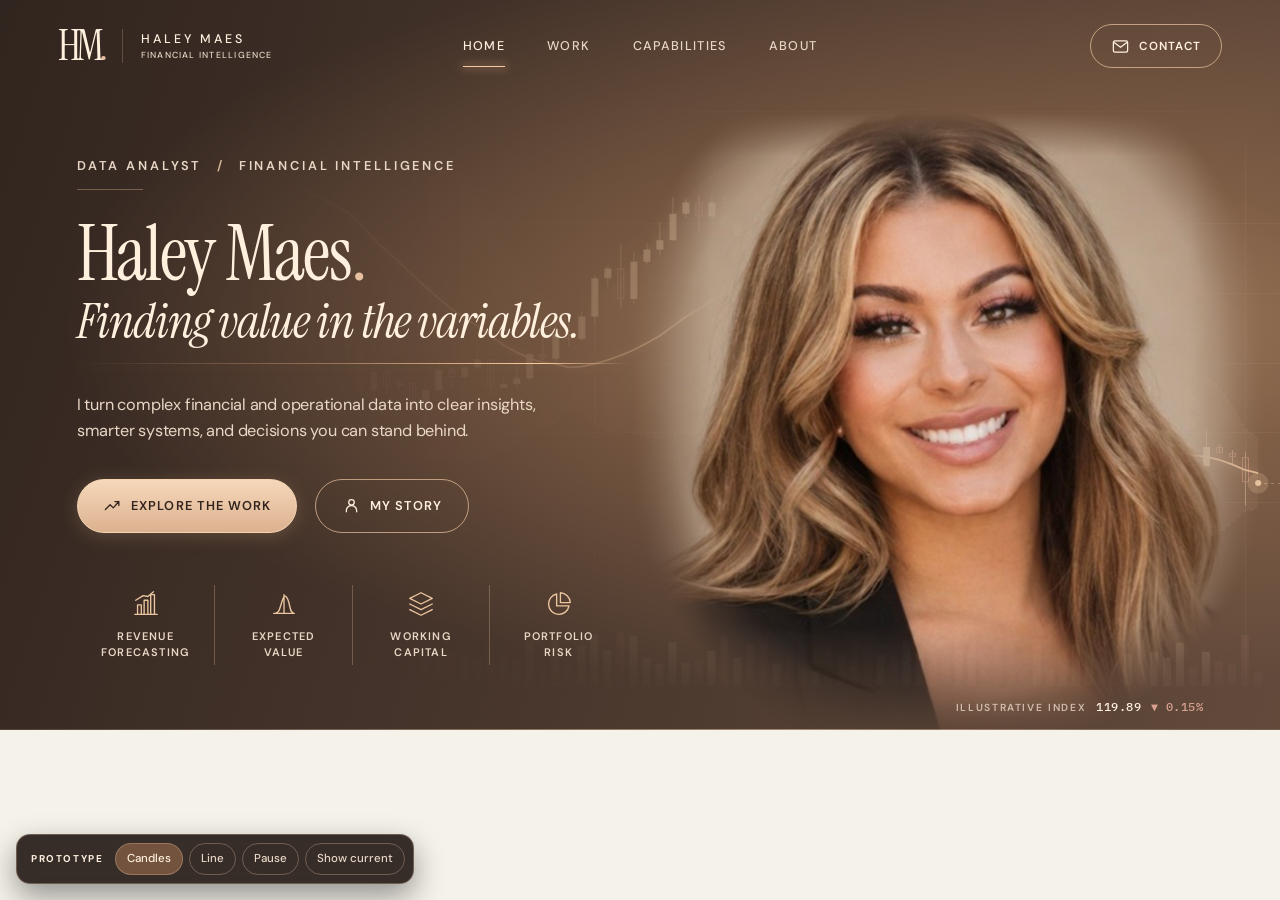
==== chart-prototype/index.html @ b4a300d2 "Add standalone hero chart prototype Self-hosted canvas chart with seeded illustrative candles, movin" ====
<!DOCTYPE html>
<html lang="en">
<head>
  <meta charset="utf-8" />
  <meta name="viewport" content="width=device-width, initial-scale=1" />
  <title>Hero Chart Prototype | Haley Maes</title>
  <meta name="robots" content="noindex" />
  <meta name="theme-color" content="#382a23" />
  <link rel="icon" href="../favicon.svg" type="image/svg+xml" />
  <link rel="preconnect" href="https://fonts.googleapis.com" />
  <link rel="preconnect" href="https://fonts.gstatic.com" crossorigin />
  <!-- Shared styles are read-only for this prototype; all changes live in hero-chart-proto.css. -->
  <link rel="stylesheet" href="../css/site.css" />
  <link rel="stylesheet" href="hero-chart-proto.css" />
</head>
<body class="home">
  <header class="nav">
    <div class="nav-inner">
      <a class="brand" href="#top" aria-label="Haley Maes home">
        <span class="brand-mark" aria-hidden="true">HM<span class="brand-dot">.</span></span>
        <span class="brand-sub">Haley Maes <span>Financial Intelligence</span></span>
      </a>
      <button class="menu-btn" type="button" aria-expanded="false" aria-controls="nav-links">Menu</button>
      <nav class="nav-links" id="nav-links" aria-label="Primary">
        <a href="#top" aria-current="page">Home</a>
        <a href="../index.html#work">Work</a>
        <a href="../index.html#capabilities">Capabilities</a>
        <a href="../index.html#about">About</a>
        <a class="nav-contact-mobile" href="../index.html#contact">Contact</a>
      </nav>
      <a class="nav-contact home-button" href="../index.html#contact">
        <svg viewBox="0 0 24 24" aria-hidden="true"><rect x="3" y="5" width="18" height="14" rx="2"/><path d="m4 7 8 6 8-6"/></svg>
        Contact
      </a>
    </div>
  </header>

  <main>
    <section class="home-scene" id="top" aria-labelledby="hero-title">
      <div class="hero-stage">
        <div class="hero-copy">
          <p class="hero-overline">Data Analyst <span aria-hidden="true">/</span> Financial Intelligence</p>
          <h1 id="hero-title">Haley Maes<span class="hero-period">.</span></h1>
          <p class="hero-tagline"><em>Finding value in the variables.</em></p>
          <p class="hero-description">I turn complex financial and operational data into clear insights, smarter systems, and decisions you can stand behind.</p>
          <div class="hero-actions">
            <a class="home-button home-button-primary" href="../index.html#work">
              <svg viewBox="0 0 24 24" aria-hidden="true"><path d="m3 17 6-6 4 4 7-8m-5 0h5v5"/></svg>
              Explore the work
            </a>
            <a class="home-button" href="../index.html#about">
              <svg viewBox="0 0 24 24" aria-hidden="true"><circle cx="12" cy="8" r="3.5"/><path d="M5.5 20v-1.5a6.5 6.5 0 0 1 13 0V20"/></svg>
              My story
            </a>
          </div>
        </div>

        <div class="hero-visual">
          <div class="hero-chart" aria-hidden="true" inert>
            <!-- Prototype: self-hosted canvas chart -->
            <div class="hero-chart-proto" data-hero-chart data-style="candles" data-seed="20261118">
              <canvas></canvas>
            </div>
            <!-- Comparison only: the current static chart from the live homepage -->
            <div class="hero-chart-sample hero-chart-current">
              <img src="../assets/hero-candles.svg" alt="" width="1000" height="560" />
            </div>
          </div>
          <img class="hero-portrait" src="../assets/haley.png" alt="Portrait of Haley Maes" width="800" height="800" fetchpriority="high" />
        </div>

        <div class="hero-chart-controls">
          <p class="hero-chart-readout" data-hero-chart-readout>
            <span class="label">Illustrative index</span>
            <span data-price aria-hidden="true">--</span>
            <span data-change aria-hidden="true"></span>
          </p>
        </div>

        <nav class="hero-shortcuts" aria-label="Explore projects">
          <a href="../projects/revenue-intelligence/index.html">
            <svg viewBox="0 0 32 32" aria-hidden="true"><path d="M4 27h24M7 27V17h4v10m3 0V12h4v15m3 0V6h4v21M5 12l8-5 5 1 6-5"/></svg>
            <span>Revenue Forecasting</span>
          </a>
          <a href="../projects/sports-market/index.html">
            <svg viewBox="0 0 32 32" aria-hidden="true"><path d="M5 26h22M6 26c4 0 5-3 7-10s4-12 7-5 2 15 7 15M16 6v20" stroke-linecap="round"/></svg>
            <span>Expected Value</span>
          </a>
          <a href="../projects/working-capital/index.html">
            <svg viewBox="0 0 32 32" aria-hidden="true"><path d="m16 4 12 6-12 6-12-6 12-6Zm12 12-12 6-12-6m24 6-12 6-12-6"/></svg>
            <span>Working Capital</span>
          </a>
          <a href="../projects/portfolio-risk/index.html">
            <svg viewBox="0 0 32 32" aria-hidden="true"><path d="M13.5 5.3A11 11 0 1 0 26.7 18H13.5V5.3Z"/><path d="M17.5 4v10.5H28A11 11 0 0 0 17.5 4Z"/></svg>
            <span>Portfolio Risk</span>
          </a>
        </nav>
      </div>
    </section>
  </main>

  <!-- Prototype-only review controls; not part of the component. -->
  <div class="proto-toolbar" role="toolbar" aria-label="Prototype review controls">
    <strong>Prototype</strong>
    <button type="button" data-proto="style" data-value="candles" aria-pressed="true">Candles</button>
    <button type="button" data-proto="style" data-value="line" aria-pressed="false">Line</button>
    <button type="button" data-proto="pause" aria-pressed="false">Pause</button>
    <button type="button" data-proto="compare" aria-pressed="false">Show current</button>
  </div>

  <script src="../js/nav.js"></script>
  <script src="hero-chart-proto.js"></script>
  <script>
    (function () {
      const mount = document.querySelector("[data-hero-chart]");
      const buttons = document.querySelectorAll("[data-proto]");
      buttons.forEach((btn) => btn.addEventListener("click", () => {
        const kind = btn.dataset.proto;
        if (kind === "style") {
          mount.dataset.style = btn.dataset.value;
          document.querySelectorAll('[data-proto="style"]').forEach((b) =>
            b.setAttribute("aria-pressed", String(b === btn)));
        } else if (kind === "pause") {
          const paused = mount.dataset.paused !== "true";
          mount.dataset.paused = String(paused);
          btn.setAttribute("aria-pressed", String(paused));
        } else if (kind === "compare") {
          const on = document.body.classList.toggle("show-current");
          btn.setAttribute("aria-pressed", String(on));
        }
      }));
    })();
  </script>
</body>
</html>
---- css/site.css ----
@import url('https://fonts.googleapis.com/css2?family=DM+Sans:wght@400;450;500;600;700&family=IBM+Plex+Mono:wght@400;500&family=Instrument+Serif:ital@0;1&family=Manrope:wght@400;500;600;700;800&display=swap');

:root {
  --ink: #1c1c1b;
  --ivory: #f4f1ea;
  --cream: #ede9dc;
  --champagne: #d4c2a2;
  --gold: #dec69b;
  --gold-ink: #6e5840;
  --taupe: #aaa395;
  --charcoal: #1c1c1b;
  --console: #121418;
  --cyan: #7ddee6;
  --blue: #7aa7ff;
  --magenta: #c9a0c4;
  --green: #8dcea8;
  --red: #e39b96;
  --serif: "Instrument Serif", Georgia, "Times New Roman", serif;
  --display: "Manrope", "Helvetica Neue", Arial, sans-serif;
  --mono: "IBM Plex Mono", monospace;
  --sans: "DM Sans", "Helvetica Neue", Arial, sans-serif;
  --max: 1140px;
  --nav: 76px;
}

* { box-sizing: border-box; }
html { scroll-behavior: smooth; }
body {
  margin: 0;
  background: var(--ivory);
  color: var(--ink);
  font-family: var(--sans);
  font-size: 17px;
  line-height: 1.6;
  text-rendering: optimizeLegibility;
}
img, svg, canvas { max-width: 100%; }
button, input { font: inherit; }
::selection { background: var(--champagne); color: var(--ink); }
:focus-visible { outline: 2px solid var(--champagne); outline-offset: 3px; }
[hidden] { display: none !important; }

@media (prefers-reduced-motion: reduce) {
  html { scroll-behavior: auto; }
  *, *::before, *::after {
    animation: none !important;
    transition: none !important;
  }
}

.skip {
  position: absolute;
  left: 16px;
  top: -40px;
  background: var(--ivory);
  color: var(--ink);
  padding: 8px 12px;
  z-index: 80;
}
.skip:focus { top: 12px; }

.wrap { width: min(var(--max), calc(100% - 48px)); margin: 0 auto; }
.eyebrow {
  margin: 0 0 14px;
  font-size: 0.72rem;
  letter-spacing: 0.22em;
  text-transform: uppercase;
  color: var(--gold-ink);
}
.band-dark .eyebrow, .footer .eyebrow { color: var(--champagne); }

h1, h2, h3 { font-family: var(--serif); font-weight: 400; letter-spacing: -0.03em; line-height: 0.96; }
h1 em, h2 em, h3 em { font-style: italic; }
p { margin: 0; }

.nav {
  position: fixed;
  inset: 0 0 auto 0;
  z-index: 40;
  color: var(--cream);
  background: rgba(28, 28, 27, 0.82);
  border-bottom: 1px solid rgba(212, 194, 162, 0.28);
  backdrop-filter: blur(16px);
}
.nav-inner {
  width: min(var(--max), calc(100% - 48px));
  margin: 0 auto;
  min-height: var(--nav);
  display: flex;
  align-items: center;
  justify-content: space-between;
  gap: 24px;
}
.brand {
  color: var(--cream);
  text-decoration: none;
  font-family: var(--serif);
  font-size: 1.35rem;
  letter-spacing: -0.03em;
}
.nav-links { display: flex; gap: 28px; }
.nav-links a {
  color: var(--cream);
  text-decoration: none;
  font-size: 0.84rem;
  letter-spacing: 0.08em;
  text-transform: uppercase;
}
.nav-links a:hover { color: var(--gold); }
.menu-btn {
  display: none;
  background: transparent;
  color: var(--cream);
  border: 1px solid rgba(212, 194, 162, 0.45);
  border-radius: 999px;
  padding: 8px 14px;
  letter-spacing: 0.12em;
  text-transform: uppercase;
  font-size: 0.72rem;
}

.pill, .quiet-link { text-decoration: none; }
.pill {
  display: inline-flex;
  align-items: center;
  border-radius: 999px;
  padding: 13px 22px;
  background: var(--ivory);
  color: var(--ink);
}
.pill:hover { background: #fff; }
.pill-dark { background: var(--ink); color: var(--ivory); }
.pill-dark:hover { background: #2a2a28; }
.quiet-link { color: inherit; text-decoration: underline; text-decoration-color: rgba(212, 194, 162, 0.9); text-underline-offset: 4px; }

.intro, .capabilities, .gallery-section, .about { padding: 112px 0; }
.intro-grid, .about-grid, .feature, .case-top {
  display: grid;
  grid-template-columns: 0.9fr 1.1fr;
  gap: 56px;
  align-items: end;
}
.intro h2, .capabilities h2, .gallery-section h2, .about h2, .case h1 {
  margin: 0;
  font-size: clamp(2.6rem, 5vw, 4.5rem);
}
.prose { max-width: 40rem; }
.prose p + p { margin-top: 16px; }
.lede { font-size: 1.12rem; }

.band-dark { background: var(--charcoal); color: var(--cream); padding: 96px 0 72px; }
.section-head { max-width: 40rem; margin-bottom: 20px; }
.section-head h2 { font-size: clamp(2.7rem, 5vw, 4.6rem); margin: 0 0 16px; }
.section-note { color: var(--taupe); max-width: 42rem; }

.feature { align-items: center; padding: 64px 0; border-top: 1px solid rgba(212, 194, 162, 0.22); }
.feature.reverse .feature-copy { order: 2; }
.feature-index { margin: 0 0 12px; font-family: var(--serif); font-size: 1.2rem; color: var(--champagne); }
.feature h3, .tile h3, .case h1 { color: inherit; }
.feature h3 { margin: 0 0 16px; font-size: clamp(2.1rem, 3vw, 3.2rem); }
.feature p, .tile p, .case-lead { color: #d9d3c7; }
.feature .quiet-link { display: inline-block; margin-top: 22px; }

.console {
  background:
    radial-gradient(ellipse at 80% 0%, rgba(122, 167, 255, 0.12), transparent 42%),
    linear-gradient(180deg, #1a1e26 0%, var(--console) 48%);
  border: 1px solid rgba(125, 222, 230, 0.18);
  border-radius: 20px;
  padding: 22px;
  box-shadow: 0 28px 70px rgba(0, 0, 0, 0.28), inset 0 1px 0 rgba(255, 255, 255, 0.04);
  color: var(--cream);
}
.console-link { display: block; color: inherit; text-decoration: none; border-radius: 20px; }
.console-link:hover .console { border-color: rgba(212, 194, 162, 0.7); transform: translateY(-4px); }
.console { transition: border-color 0.35s ease, transform 0.35s ease; }
.console-top, .tile-top, .metric-row { display: flex; justify-content: space-between; gap: 12px; align-items: center; }
.console-top, .tile-top { margin-bottom: 18px; font-size: 0.72rem; letter-spacing: 0.14em; text-transform: uppercase; color: var(--champagne); }
.chip {
  border: 1px solid rgba(212, 194, 162, 0.4);
  border-radius: 999px;
  padding: 4px 9px;
  white-space: nowrap;
}
.chip-live { color: var(--green); border-color: rgba(141, 206, 168, 0.5); }
.metric-row { align-items: stretch; margin-bottom: 18px; }
.metric {
  flex: 1;
  min-width: 0;
  padding-right: 12px;
}
.metric span, .fine, .tile-kicker, .legend, .field span, .ev-readout dt, .compare-row span {
  display: block;
  color: var(--taupe);
  font-size: 0.72rem;
  letter-spacing: 0.08em;
  text-transform: uppercase;
}
.metric strong, .ev-readout dd {
  display: block;
  margin-top: 4px;
  font-family: var(--serif);
  font-weight: 400;
  font-size: 1.8rem;
  letter-spacing: -0.03em;
  font-variant-numeric: tabular-nums;
  color: var(--ivory);
}
.chart { display: block; width: 100%; height: auto; }
.fine { margin-top: 12px; text-transform: none; letter-spacing: 0; font-size: 0.82rem; line-height: 1.45; }

.dist { display: flex; align-items: flex-end; gap: 7px; height: 148px; margin-top: 8px; }
.dist i {
  flex: 1;
  height: var(--h);
  border-radius: 5px 5px 0 0;
  background: linear-gradient(180deg, var(--magenta), var(--blue));
  box-shadow: 0 0 16px rgba(122, 167, 255, 0.18);
  opacity: 0.9;
}
.dist i.on { background: var(--cyan); }

.aging { display: grid; gap: 12px; margin-top: 8px; }
.aging-row { display: grid; grid-template-columns: 76px 1fr auto; gap: 10px; align-items: center; font-size: 0.85rem; font-variant-numeric: tabular-nums; }
.aging-row b { font-weight: 500; }
.aging-row i, .tornado i, .compare-bar i {
  display: block;
  height: 8px;
  width: var(--w);
  border-radius: 99px;
  background: var(--cyan);
  box-shadow: 0 0 14px rgba(125, 222, 230, 0.28);
}
.aging-row:nth-child(2) i { background: var(--blue); }
.aging-row:nth-child(3) i { background: var(--magenta); }
.aging-row:nth-child(4) i { background: var(--red); box-shadow: none; }

.cap-grid, .gallery { display: grid; gap: 18px; }
.cap-grid { grid-template-columns: repeat(4, 1fr); margin-top: 48px; }
.cap {
  padding: 24px 8px 8px;
  border-top: 1px solid rgba(110, 88, 64, 0.35);
}
.cap p { margin: 0 0 10px; font-family: var(--serif); color: var(--gold-ink); }
.cap h3 { margin: 0 0 12px; font-size: 2rem; }
.cap p:last-child { color: var(--ink); font-family: var(--sans); }

.gallery { grid-template-columns: repeat(3, 1fr); margin-top: 42px; }
.tile {
  display: flex;
  flex-direction: column;
  min-height: 390px;
  padding: 22px;
  color: var(--cream);
  text-decoration: none;
  background: var(--console);
  border: 1px solid rgba(212, 194, 162, 0.28);
  border-radius: 18px;
  transition: transform 0.35s ease, border-color 0.35s ease;
}
.tile:hover { transform: translateY(-4px); border-color: rgba(212, 194, 162, 0.75); }
.tile h3 { margin: 8px 0; font-size: 2rem; }
.tile p { margin-bottom: 18px; }
.tile-viz { margin-top: auto; }
.legend { display: grid; gap: 6px; margin-top: 12px; text-transform: none; letter-spacing: 0; }
.donut { width: 132px; height: 132px; }
.scatter { width: 100%; height: 140px; }
.tornado { display: grid; gap: 10px; }
.tornado-row { display: grid; grid-template-columns: 92px 1fr; gap: 8px; align-items: center; font-size: 0.78rem; color: var(--taupe); }
.tornado-track { display: grid; grid-template-columns: 1fr 1fr; align-items: center; }
.tornado .down { justify-self: end; background: var(--red); box-shadow: none; }
.tornado .up { background: var(--green); box-shadow: none; }

.about { border-top: 1px solid rgba(110, 88, 64, 0.18); }
.edu { list-style: none; margin: 28px 0 0; padding: 0; }
.edu li { display: flex; flex-direction: column; padding: 14px 0; border-top: 1px solid rgba(110, 88, 64, 0.2); }
.edu span { color: #5e594f; }

.footer { background: var(--charcoal); color: var(--cream); padding: 72px 0 48px; }
.footer-grid { display: flex; justify-content: space-between; gap: 32px; align-items: end; }
.footer-name { margin: 0; font-family: var(--serif); font-size: clamp(2.4rem, 5vw, 4rem); }
.footer-links { list-style: none; display: flex; gap: 22px; margin: 0; padding: 0; }
.footer-links a { color: var(--champagne); text-decoration: none; letter-spacing: 0.08em; text-transform: uppercase; font-size: 0.82rem; }
.footer-links a:hover { color: #fff; }
.footer .fine { max-width: 36rem; margin-top: 28px; }

.subpage main { padding: 128px 0 96px; }
.case-top { align-items: start; margin-bottom: 36px; }
.case h1 { font-size: clamp(3rem, 6vw, 5.4rem); }
.case-lead { font-size: 1.12rem; color: var(--ink); }
.status {
  display: inline-block;
  margin-bottom: 16px;
  color: var(--gold-ink);
  letter-spacing: 0.16em;
  text-transform: uppercase;
  font-size: 0.72rem;
}
.stack { display: grid; gap: 22px; }
.case .console { margin-top: 8px; }
.table-wrap { overflow-x: auto; }
table { width: 100%; border-collapse: collapse; font-variant-numeric: tabular-nums; font-size: 0.92rem; }
th, td { text-align: left; padding: 10px 8px; border-bottom: 1px solid rgba(237, 233, 220, 0.1); }
th { color: var(--taupe); font-weight: 500; font-size: 0.72rem; letter-spacing: 0.12em; text-transform: uppercase; }

.ev-fields, .ev-readout { display: grid; gap: 14px; }
.ev-fields { grid-template-columns: 0.8fr 1.3fr 0.7fr; margin-top: 8px; }
.field { display: flex; flex-direction: column; gap: 8px; font-size: 0.72rem; letter-spacing: 0.12em; text-transform: uppercase; color: var(--champagne); }
.field input[type="number"] {
  width: 100%;
  border: 1px solid rgba(212, 194, 162, 0.38);
  background: #0d1015;
  color: var(--ivory);
  border-radius: 12px;
  padding: 12px 14px;
  letter-spacing: 0;
  text-transform: none;
}
.field input[type="range"] { width: 100%; accent-color: var(--gold); }
.field-value { text-transform: none; letter-spacing: 0; font-size: 1.15rem; color: var(--ivory); }
.ev-readout { grid-template-columns: repeat(4, 1fr); margin: 20px 0 8px; }
.ev-readout div { padding: 14px; border-radius: 14px; background: rgba(255, 255, 255, 0.03); border: 1px solid rgba(255, 255, 255, 0.05); }
.ev-readout dd { margin: 6px 0 0; }
.console .pos { color: var(--green); }
.console .neg { color: var(--red); }
.ev-error { color: var(--red); margin: 12px 0; font-size: 0.92rem; }
.compare { display: grid; gap: 10px; margin: 16px 0; }
.compare-row { display: grid; grid-template-columns: 92px 1fr; gap: 10px; align-items: center; }
.compare-bar { height: 8px; border-radius: 99px; background: rgba(255, 255, 255, 0.05); }
.compare-bar i { height: 8px; }
#bar-estimate { background: var(--magenta); box-shadow: 0 0 12px rgba(201, 160, 196, 0.35); }
.points { display: grid; gap: 14px; margin-top: 28px; }
.points article { padding-top: 14px; border-top: 1px solid rgba(110, 88, 64, 0.2); }
.points h3 { margin: 0 0 6px; font-size: 1.6rem; }

@media (max-width: 980px) {
  .intro-grid, .about-grid, .feature, .feature.reverse, .case-top, .cap-grid, .footer-grid { grid-template-columns: 1fr; }
  .feature.reverse .feature-copy { order: 0; }
  .cap-grid, .gallery, .ev-readout { grid-template-columns: 1fr 1fr; }
  .footer-grid { align-items: start; }
}
@media (max-width: 760px) {
  .wrap, .nav-inner { width: min(var(--max), calc(100% - 32px)); }
  .menu-btn { display: inline-flex; }
  .nav-links {
    display: none;
    position: absolute;
    left: 0;
    right: 0;
    top: 100%;
    flex-direction: column;
    gap: 16px;
    padding: 8px 24px 22px;
    background: rgba(28, 28, 27, 0.96);
  }
  .nav.is-open .nav-links { display: flex; }
  .gallery, .ev-fields, .ev-readout, .cap-grid { grid-template-columns: 1fr; }
  .metric-row { flex-wrap: wrap; }
  .intro, .capabilities, .gallery-section, .about, .band-dark { padding: 72px 0; }
  .footer-links { flex-direction: column; gap: 10px; }
}

/* FINANCIAL INTELLIGENCE — V2 DESIGN SYSTEM */
:root {
  --ink: #171817;
  --charcoal: #101211;
  --console: #171917;
  --ivory: #f5f2ea;
  --cream: #ece8df;
  --champagne: #c6b392;
  --gold: #dfc49b;
  --gold-ink: #816748;
  --taupe: #aaa69d;
  --max: 1230px;
}
body {font-family:var(--sans); font-weight:400; letter-spacing:-.012em;}
h1,h2,h3 {font-family:var(--display);font-weight:600;letter-spacing:-.055em;line-height:1.08;}
h2 {text-wrap:balance;}
.eyebrow,.chip,.metric span,.fine,.tile-kicker,.feature-index,.status,.console-top,.tile-top {
  font-family:var(--mono);letter-spacing:.08em;
}
.nav {background:rgba(14,16,15,.78);border-bottom:1px solid rgba(212,194,162,.14); }
.brand {display:flex;align-items:center;gap:17px;font-family:var(--display);font-size:1.38rem;font-weight:800;letter-spacing:-.09em;white-space:nowrap;}
.brand-dot,.hero-period {color:#e7c8a5}
.brand-sub {padding-left:17px;border-left:1px solid rgba(230,216,191,.3);font:400 .57rem/1.5 var(--mono);letter-spacing:.12em;color:#b4ada1;}
.nav-links a {font-family:var(--mono);font-size:.67rem;letter-spacing:.12em;}
.nav-links a:hover,.footer-links a:hover {color:#ead2ad;}
.pill {border-radius:4px;padding:14px 20px;background:#e9d5b7;color:#171917;font:600 .78rem var(--sans);gap:30px;transition:transform .25s,background .25s;}
.pill:hover {background:#fbebd0;transform:translateY(-2px);}
.intro,.capabilities,.gallery-section,.about {padding:120px 0;}
.intro h2,.capabilities h2,.gallery-section h2,.about h2,.case h1 {font-family:var(--display);font-weight:600;letter-spacing:-.065em;line-height:1.12;}
.section-head h2 {font-family:var(--display);font-weight:600;letter-spacing:-.065em;line-height:1.12;}
.feature h3,.tile h3 {font-family:var(--display);font-weight:600;letter-spacing:-.055em;line-height:1.16;}
.metric strong,.ev-readout dd {font-family:var(--display);font-weight:500;letter-spacing:-.045em;}
.console {border-radius:12px;background:linear-gradient(145deg,#202321 0%,#141716 75%);border:1px solid rgba(215,194,158,.2);}
.console-link {border-radius:12px;}
.tile {border-radius:12px;background:#181b19;}
.cap h3 {font-size:1.55rem;}
.footer-name {font:600 clamp(2.4rem,5vw,4rem)/1 var(--display);letter-spacing:-.07em;}
@media (max-width: 760px) {
  .brand-sub { display: none; }
  .intro, .capabilities, .gallery-section, .about { padding: 78px 0; }
}

@font-face {
  font-family: "Instrument Serif";
  src: url("../assets/fonts/instrument-serif-latin-regular.woff2") format("woff2");
  font-style: normal;
  font-weight: 400;
  font-display: swap;
}

@font-face {
  font-family: "Instrument Serif";
  src: url("../assets/fonts/instrument-serif-latin-italic.woff2") format("woff2");
  font-style: italic;
  font-weight: 400;
  font-display: swap;
}

/* Homepage */
.home {
  --home-cream: #fff0de;
  --home-muted: #e9d7c6;
  --home-line: #daba9a;
  --home-gutter: clamp(24px, 6vw, 100px);
  --home-nav-height: 92px;
}

.home .skip {
  top: 0;
  transform: translateY(-100%);
}

.home .skip:focus {
  top: 12px;
  transform: none;
}

.home .nav {
  position: absolute;
  border: 0;
  background: none;
  backdrop-filter: none;
  color: var(--home-cream);
}

.home .nav-inner {
  width: min(1540px, calc(100% - 2 * clamp(22px, 4.5vw, 76px)));
  min-height: var(--home-nav-height);
  display: grid;
  grid-template-columns: 1fr auto 1fr;
  gap: 24px;
}

.home .brand {
  justify-self: start;
  gap: 18px;
  color: var(--home-cream);
}

.home .brand-mark {
  font: 400 2.65rem/.95 var(--serif);
  letter-spacing: -.11em;
}

.home .brand-dot, .hero-period { color: #e7c0a1; }

.home .brand-sub {
  display: grid;
  gap: 4px;
  padding: 3px 0 3px 18px;
  border-color: #e6c3a640;
  color: var(--home-cream);
  font: 500 .78rem/1.15 var(--sans);
  letter-spacing: .24em;
  text-transform: uppercase;
}

.home .brand-sub span {
  color: var(--home-muted);
  font-size: .55rem;
  letter-spacing: .14em;
}

.home .nav-links { gap: clamp(22px, 3.3vw, 55px); }

.home .nav-links a {
  position: relative;
  color: var(--home-muted);
  font: 500 .79rem/1.4 var(--sans);
  letter-spacing: .105em;
}

.home .nav-links a:hover, .home .nav-links [aria-current] { color: var(--home-cream); }

.home .nav-links [aria-current]::after {
  content: "";
  position: absolute;
  inset: auto 0 -12px;
  height: 1px;
  background: #f4c7a1;
  box-shadow: 0 0 8px 2px #edb68b50;
}

.home .nav-links .nav-contact-mobile { display: none; }

.home .nav-contact {
  justify-self: end;
  padding-inline: 20px;
  min-height: 44px;
  font-size: .73rem;
}

.home-scene {
  position: relative;
  overflow: clip;
  padding-top: var(--home-nav-height);
  color: var(--home-cream);
  background:
    radial-gradient(ellipse at 76% 44%, #c89e78c2 0%, #a2765480 29%, transparent 66%),
    linear-gradient(108deg, #31251f 0%, #49372d 51%, #624a3b 100%);
}

.home-scene::after {
  content: "";
  display: block;
  height: 1px;
  background: linear-gradient(90deg, #e3c4aa26, #edccaa88 63%, #e3c4aa26);
}

.hero-stage {
  width: min(1480px, calc(100% - 2 * var(--home-gutter)));
  min-height: clamp(620px, 47vw, 770px);
  margin-inline: auto;
  padding-block: clamp(48px, 5vw, 80px);
  position: relative;
  display: grid;
  grid-template-columns: minmax(0, 1fr) minmax(0, .97fr);
  grid-template-rows: auto auto;
  align-content: center;
  row-gap: clamp(38px, 4.1vw, 68px);
}

.hero-copy, .hero-shortcuts {
  position: relative;
  z-index: 1;
  grid-column: 1;
}

.hero-overline {
  width: fit-content;
  max-width: 100%;
  margin: 0 0 clamp(21px, 2.3vw, 36px);
  color: var(--home-muted);
  font-size: clamp(.66rem, 1vw, .86rem);
  font-weight: 600;
  letter-spacing: .225em;
  line-height: 1.6;
  text-transform: uppercase;
}

.hero-overline span {
  margin-inline: .65em;
  color: var(--home-line);
}

.hero-overline::after {
  content: "";
  display: block;
  width: 66px;
  height: 1px;
  margin-top: 13px;
  background: #e4b99160;
}

.home-scene h1 {
  margin: 0;
  font: 400 clamp(4.1rem, 6vw, 6.4rem)/.91 var(--serif);
  letter-spacing: -.025em;
}

.hero-tagline {
  margin-top: .17em;
  font: 400 clamp(2rem, 3.82vw, 4rem)/.99 var(--serif);
  letter-spacing: -.023em;
  text-wrap: pretty;
}

.hero-tagline::after {
  content: "";
  display: block;
  width: min(96%, 605px);
  height: 1px;
  margin-top: .34em;
  background: linear-gradient(90deg, #d7a57f00, #d7a57f82 48%, #ffcc9d 84%, #d7a57f00);
  box-shadow: 0 3px 12px #e1a4772e;
}

.hero-description {
  max-width: 32rem;
  margin-top: clamp(20px, 2.2vw, 32px);
  color: var(--home-muted);
  font-size: clamp(.97rem, 1.27vw, 1.18rem);
  line-height: 1.6;
}

.hero-actions {
  display: flex;
  flex-wrap: wrap;
  gap: 12px 18px;
  margin-top: clamp(24px, 2.7vw, 42px);
}

.home-button {
  display: inline-flex;
  align-items: center;
  justify-content: center;
  gap: 9px;
  min-height: 54px;
  padding: 10px clamp(16px, 2vw, 27px);
  border: 1px solid #e5c09cbd;
  border-radius: 999px;
  color: var(--home-cream);
  font-size: .8rem;
  font-weight: 600;
  line-height: 1.25;
  letter-spacing: .08em;
  text-decoration: none;
  text-transform: uppercase;
  transition: background-color .2s ease, border-color .2s ease;
}

.home-button:hover {
  background-color: #e5c09c22;
  border-color: var(--home-cream);
}

.home-button-primary {
  border-color: #f6d4b2;
  background: linear-gradient(180deg, #f6d8ba, #dcb18f);
  color: #31231d;
  box-shadow: 0 3px 18px #edba8c35;
}

.home-button-primary:hover { background: #f9dfc7; }

.home-button svg {
  width: 19px;
  height: 19px;
  flex: 0 0 auto;
  fill: none;
  stroke: currentColor;
  stroke-width: 1.6;
  stroke-linecap: round;
  stroke-linejoin: round;
}

.hero-visual {
  position: absolute;
  inset: 0 calc(-1 * var(--home-gutter)) 0 44%;
  pointer-events: none;
}

.hero-chart {
  position: absolute;
  inset: 2% -2% 4% -42%;
  overflow: hidden;
}

.hero-chart-sample, .hero-chart-live {
  mask-image:
    linear-gradient(90deg, transparent, #000 30%, #000 94%, transparent),
    linear-gradient(180deg, transparent, #000 15%, #000 87%, transparent);
  mask-composite: intersect;
}

.hero-chart-sample {
  position: absolute;
  inset: 0 -5%;
  opacity: .76;
  background-image:
    linear-gradient(#e7c8ac14 1px, transparent 1px),
    linear-gradient(90deg, #e7c8ac14 1px, transparent 1px);
  background-size: 100% 9%, 7.5% 100%;
  animation: hero-chart-drift 90s ease-in-out infinite alternate;
}

.hero-chart-sample img {
  display: block;
  width: 100%;
  height: 100%;
}

@keyframes hero-chart-drift {
  from { transform: translateX(-3%); }
  to { transform: translateX(3%); }
}

.hero-chart-live {
  position: absolute;
  inset: 0 3% 1% 7%;
  opacity: 0;
  mix-blend-mode: screen;
}

.hero-chart-live .tradingview-widget-container__widget { height: 100%; }

/* A white plot background or blank frame blends into the scene. */
.hero-chart-live iframe {
  display: block;
  width: 100%;
  height: 100%;
  border: 0;
  filter: invert(1) hue-rotate(180deg);
}

.hero-chart.is-live .hero-chart-live {
  opacity: .76;
  animation: hero-chart-drift 90s ease-in-out infinite alternate;
}

.hero-chart.is-live .hero-chart-sample { opacity: .42; }

.hero-chart-controls {
  position: absolute;
  z-index: 1;
  right: 0;
  bottom: 14px;
  display: flex;
  align-items: center;
  flex-wrap: wrap;
  gap: 4px 14px;
  color: var(--home-muted);
  font-size: .73rem;
}

.hero-chart-controls a, .hero-chart-toggle {
  color: inherit;
  text-underline-offset: 3px;
}

.hero-chart-controls a {
  display: inline-flex;
  align-items: center;
  gap: 4px;
}

.hero-chart-controls a svg {
  width: 12px;
  height: 12px;
  fill: none;
  stroke: currentColor;
  stroke-width: 1.3;
}

.hero-chart-toggle {
  padding: 4px 10px;
  border: 1px solid #e1bc9d70;
  border-radius: 999px;
  background: #32251db3;
  cursor: pointer;
}

.hero-chart-toggle[aria-pressed="true"] { background: #73533d; }
.hero-chart-controls a:hover, .hero-chart-toggle:hover { color: var(--home-cream); }
.hero-chart-status:not(:empty) { width: 100%; }

.hero-portrait {
  position: absolute;
  width: min(90%, 780px);
  height: auto;
  top: 50%;
  right: 2%;
  transform: translateY(-47%);
  mask-image:
    radial-gradient(ellipse at 50% 45%, #000 50%, #000d 61%, transparent 75%),
    linear-gradient(180deg, transparent, #000 7%, #000 81%, transparent),
    linear-gradient(90deg, transparent, #000 13%, #000 88%, transparent);
  mask-composite: intersect;
}

.hero-shortcuts {
  display: grid;
  grid-template-columns: repeat(4, minmax(0, 1fr));
  width: min(100%, 550px);
}

.hero-shortcuts a {
  display: grid;
  justify-items: center;
  align-content: start;
  gap: 10px;
  min-height: 76px;
  padding: 4px 8px;
  color: var(--home-muted);
  font-size: clamp(.64rem, .86vw, .77rem);
  font-weight: 600;
  letter-spacing: .11em;
  line-height: 1.45;
  text-align: center;
  text-decoration: none;
  text-transform: uppercase;
}

.hero-shortcuts a + a { border-left: 1px solid #e1bc9d4f; }

.hero-shortcuts a:hover { color: #fff6e9; }

.hero-shortcuts svg {
  width: 30px;
  height: 30px;
  fill: none;
  stroke: #ebc59f;
  stroke-width: 1.45;
  stroke-linecap: round;
  stroke-linejoin: round;
}

.hero-shortcuts span { max-width: 12ch; }

.home .intro {
  padding-block: clamp(76px, 8vw, 128px);
  background: linear-gradient(155deg, #e9d6c4, #f5eee4 60%);
  color: #372b23;
}

.home .intro h2 {
  font-family: var(--serif);
  font-weight: 400;
  letter-spacing: -.025em;
  line-height: 1;
}

.home .intro .eyebrow { color: #73533d; }

@media (max-width: 920px) {
  .home { --home-nav-height: 72px; }

  .home .nav-inner { display: flex; }
  .home .nav-contact { display: none; }
  .home .menu-btn { display: inline-flex; align-items: center; min-height: 44px; cursor: pointer; }

  .home .nav-links {
    display: none;
    position: absolute;
    inset: 100% clamp(16px, 4.5vw, 44px) auto auto;
    width: min(300px, calc(100vw - 32px));
    flex-direction: column;
    gap: 0;
    padding: 8px 14px;
    border: 1px solid #e0b38c60;
    border-radius: 14px;
    background: #392a22;
    box-shadow: 0 16px 44px #23181170;
  }

  .home .nav.is-open .nav-links { display: flex; }
  .home .nav-links a, .home .nav-links .nav-contact-mobile { display: block; padding: 14px 10px; }
  .home .nav-links a + a { border-top: 1px solid #e0b38c35; }
  .home .nav-links [aria-current]::after { display: none; }
}

@media (max-width: 820px) {
  .home-scene {
    background:
      radial-gradient(ellipse at 64% 68%, #b38867a8, transparent 57%),
      linear-gradient(140deg, #342720 0%, #4c392f 59%, #634b3b 100%);
  }

  .hero-stage {
    width: min(620px, calc(100% - 2 * var(--home-gutter)));
    min-height: 0;
    padding-block: 48px 36px;
    grid-template-columns: minmax(0, 1fr);
    grid-template-rows: auto;
    row-gap: 16px;
  }

  .home-scene h1 { font-size: clamp(3.5rem, 10vw, 5.4rem); }
  .hero-tagline { font-size: clamp(2.35rem, 6.95vw, 3.8rem); }

  .hero-visual {
    position: relative;
    inset: auto;
    width: min(100%, 460px);
    aspect-ratio: 1;
    margin-inline: auto;
  }

  .hero-portrait {
    inset: 0;
    width: 100%;
    transform: none;
  }

  .hero-chart { inset: 0 -16% 1%; }
  .hero-chart-sample, .hero-chart.is-live .hero-chart-live { opacity: .6; }
  .hero-chart-live { inset: 0 11%; }

  .hero-chart-controls {
    position: relative;
    inset: auto;
    grid-column: 1;
    justify-content: center;
    text-align: center;
  }

  .hero-shortcuts {
    grid-template-columns: repeat(2, minmax(0, 1fr));
    width: 100%;
  }

  .hero-shortcuts a {
    min-height: 82px;
    align-content: center;
    padding-block: 12px;
    font-size: .72rem;
  }

  .hero-shortcuts a:nth-child(odd) { border-left: 0; }
  .hero-shortcuts a:nth-child(n + 3) { border-top: 1px solid #e1bc9d4f; }
  .hero-shortcuts span { max-width: none; }
}

@media (max-width: 390px) {
  .home { --home-gutter: 20px; }
  .home .nav-inner, .home .brand { gap: 10px; }
  .home .brand-mark { font-size: 2.35rem; }
  .home .brand-sub { padding-left: 10px; font-size: .72rem; letter-spacing: .18em; }
  .home .brand-sub span { font-size: .51rem; letter-spacing: .1em; }
  .hero-stage { padding-top: 35px; }
  .hero-overline { font-size: .61rem; letter-spacing: .105em; }
  .home-button { min-height: 48px; padding-inline: 13px; font-size: .73rem; }
  .home-button svg { width: 16px; height: 16px; }
}
---- chart-prototype/hero-chart-proto.css ----
/* Hero chart prototype styles. Layered on top of ../css/site.css, which is not modified. */

.hero-chart-proto {
  position: absolute;
  inset: 0 -2% 0 0;
  opacity: .82;
  /* Fade the left side out under the headline, and the top/bottom into the scene. */
  mask-image:
    linear-gradient(90deg, transparent 0%, #0002 22%, #0008 42%, #000 62%, #000 97%, transparent),
    linear-gradient(180deg, transparent, #000 12%, #000 90%, transparent);
  mask-composite: intersect;
}

.hero-chart-proto canvas {
  display: block;
  width: 100%;
  height: 100%;
}

/* Illustrative readout, replaces the TradingView link in the controls row. */
.hero-chart-readout {
  display: inline-flex;
  align-items: baseline;
  gap: 10px;
  font: 500 .72rem/1.4 var(--mono);
  letter-spacing: .04em;
  color: var(--home-muted);
}

.hero-chart-readout .label {
  font-family: var(--sans);
  font-size: .64rem;
  font-weight: 600;
  letter-spacing: .16em;
  text-transform: uppercase;
  opacity: .8;
}

.hero-chart-readout [data-price] { color: var(--home-cream); }
.hero-chart-readout [data-change][data-dir="up"] { color: #ecd0ad; }
.hero-chart-readout [data-change][data-dir="down"] { color: #d9a090; }

@media (max-width: 820px) {
  .hero-chart-proto { inset: 0; opacity: .55; }
}

/* ---------- Prototype-only review toolbar (not part of the component) ---------- */
.proto-toolbar {
  position: fixed;
  z-index: 90;
  left: 16px;
  bottom: 16px;
  display: flex;
  flex-wrap: wrap;
  align-items: center;
  gap: 6px;
  max-width: calc(100vw - 32px);
  padding: 8px;
  border: 1px solid #e1bc9d55;
  border-radius: 14px;
  background: #241a15e8;
  backdrop-filter: blur(8px);
  color: var(--home-muted);
  font: 500 .72rem/1.2 var(--sans);
  box-shadow: 0 12px 30px #0006;
}

.proto-toolbar strong {
  padding: 0 6px;
  color: var(--home-cream);
  font-size: .62rem;
  letter-spacing: .16em;
  text-transform: uppercase;
}

.proto-toolbar button {
  min-height: 32px;
  padding: 4px 11px;
  border: 1px solid #e1bc9d55;
  border-radius: 999px;
  background: transparent;
  color: inherit;
  font-size: .72rem;
  cursor: pointer;
}

.proto-toolbar button:hover { color: var(--home-cream); border-color: #e1bc9daa; }
.proto-toolbar button[aria-pressed="true"] { background: #73533d; color: var(--home-cream); }

/* "Current" comparison mode: show the existing static SVG instead of the canvas. */
.hero-chart-current { display: none; }
body.show-current .hero-chart-current { display: block; }
body.show-current .hero-chart-proto,
body.show-current .hero-chart-readout { display: none; }
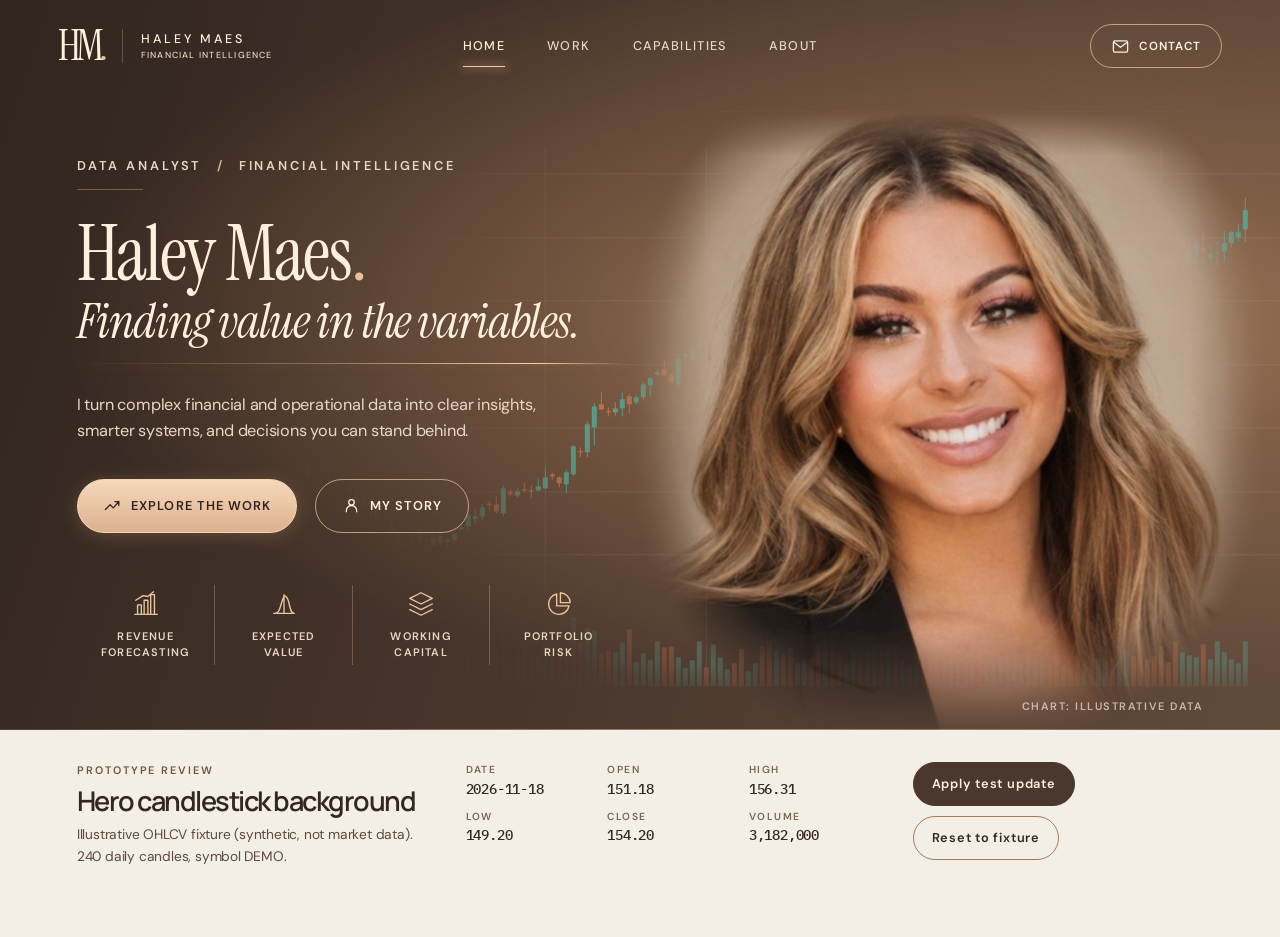
==== commit 2abd9768: "Rebuild hero chart prototype as a still candlestick backdrop Replace the animated first prototype wi" ====
--- a/chart-prototype/index.html
+++ b/chart-prototype/index.html
@@ -3,15 +3,18 @@
 <head>
   <meta charset="utf-8" />
   <meta name="viewport" content="width=device-width, initial-scale=1" />
-  <title>Hero Chart Prototype | Haley Maes</title>
+  <title>Hero Candles Prototype | Haley Maes</title>
   <meta name="robots" content="noindex" />
   <meta name="theme-color" content="#382a23" />
   <link rel="icon" href="../favicon.svg" type="image/svg+xml" />
   <link rel="preconnect" href="https://fonts.googleapis.com" />
   <link rel="preconnect" href="https://fonts.gstatic.com" crossorigin />
-  <!-- Shared styles are read-only for this prototype; all changes live in hero-chart-proto.css. -->
+  <!-- Homepage styles, used read-only. -->
   <link rel="stylesheet" href="../css/site.css" />
-  <link rel="stylesheet" href="hero-chart-proto.css" />
+  <!-- Component, hero placement, and review-panel styles from this folder. -->
+  <link rel="stylesheet" href="candle-backdrop.css" />
+  <link rel="stylesheet" href="hero-placement.css" />
+  <link rel="stylesheet" href="preview.css" />
 </head>
 <body class="home">
   <header class="nav">
@@ -57,24 +60,13 @@
 
         <div class="hero-visual">
           <div class="hero-chart" aria-hidden="true" inert>
-            <!-- Prototype: self-hosted canvas chart -->
-            <div class="hero-chart-proto" data-hero-chart data-style="candles" data-seed="20261118">
-              <canvas></canvas>
-            </div>
-            <!-- Comparison only: the current static chart from the live homepage -->
-            <div class="hero-chart-sample hero-chart-current">
-              <img src="../assets/hero-candles.svg" alt="" width="1000" height="560" />
-            </div>
+            <div class="candle-backdrop" id="hero-candles"></div>
           </div>
           <img class="hero-portrait" src="../assets/haley.png" alt="Portrait of Haley Maes" width="800" height="800" fetchpriority="high" />
         </div>
 
         <div class="hero-chart-controls">
-          <p class="hero-chart-readout" data-hero-chart-readout>
-            <span class="label">Illustrative index</span>
-            <span data-price aria-hidden="true">--</span>
-            <span data-change aria-hidden="true"></span>
-          </p>
+          <p class="hero-chart-note">Chart: illustrative data</p>
         </div>
 
         <nav class="hero-shortcuts" aria-label="Explore projects">
@@ -97,39 +89,80 @@
         </nav>
       </div>
     </section>
+
+    <!-- Prototype-only review panel; not part of the component or the homepage. -->
+    <section class="proto-panel" aria-labelledby="proto-title">
+      <div class="proto-panel-inner">
+        <div>
+          <p class="proto-kicker">Prototype review</p>
+          <h2 id="proto-title">Hero candlestick background</h2>
+          <p class="proto-fixture" id="proto-fixture"></p>
+        </div>
+        <dl class="proto-latest" aria-label="Newest candle">
+          <div><dt>Date</dt><dd data-f="t">-</dd></div>
+          <div><dt>Open</dt><dd data-f="o">-</dd></div>
+          <div><dt>High</dt><dd data-f="h">-</dd></div>
+          <div><dt>Low</dt><dd data-f="l">-</dd></div>
+          <div><dt>Close</dt><dd data-f="c">-</dd></div>
+          <div><dt>Volume</dt><dd data-f="v">-</dd></div>
+        </dl>
+        <div class="proto-actions">
+          <button type="button" id="proto-update">Apply test update</button>
+          <button type="button" id="proto-reset">Reset to fixture</button>
+          <p class="proto-status" id="proto-status" role="status"></p>
+        </div>
+      </div>
+    </section>
   </main>
 
-  <!-- Prototype-only review controls; not part of the component. -->
-  <div class="proto-toolbar" role="toolbar" aria-label="Prototype review controls">
-    <strong>Prototype</strong>
-    <button type="button" data-proto="style" data-value="candles" aria-pressed="true">Candles</button>
-    <button type="button" data-proto="style" data-value="line" aria-pressed="false">Line</button>
-    <button type="button" data-proto="pause" aria-pressed="false">Pause</button>
-    <button type="button" data-proto="compare" aria-pressed="false">Show current</button>
-  </div>
+  <script src="../js/nav.js"></script>
+  <script src="ohlcv-fixture.js"></script>
+  <script src="candle-backdrop.js"></script>
+  <script>
+    // Mount the chart with the fixture.
+    const fixture = window.OHLCV_FIXTURE;
+    const chart = CandleBackdrop.mount(document.getElementById("hero-candles"), fixture.candles);
+    window.heroChart = chart; // exposed for the acceptance checks
 
-  <script src="../js/nav.js"></script>
-  <script src="hero-chart-proto.js"></script>
-  <script>
-    (function () {
-      const mount = document.querySelector("[data-hero-chart]");
-      const buttons = document.querySelectorAll("[data-proto]");
-      buttons.forEach((btn) => btn.addEventListener("click", () => {
-        const kind = btn.dataset.proto;
-        if (kind === "style") {
-          mount.dataset.style = btn.dataset.value;
-          document.querySelectorAll('[data-proto="style"]').forEach((b) =>
-            b.setAttribute("aria-pressed", String(b === btn)));
-        } else if (kind === "pause") {
-          const paused = mount.dataset.paused !== "true";
-          mount.dataset.paused = String(paused);
-          btn.setAttribute("aria-pressed", String(paused));
-        } else if (kind === "compare") {
-          const on = document.body.classList.toggle("show-current");
-          btn.setAttribute("aria-pressed", String(on));
-        }
-      }));
-    })();
+    // ----- Review panel (prototype only) -----
+    const fmt = { o: 2, h: 2, l: 2, c: 2 };
+    const original = chart.getLatest();
+    // Deterministic test updates applied to the newest candle, in order.
+    const testUpdates = [
+      { c: +(original.c * 1.018).toFixed(2), h: +(original.h * 1.022).toFixed(2), v: Math.round(original.v * 1.3) },
+      { c: +(original.o * 0.988).toFixed(2), l: +(original.o * 0.982).toFixed(2), v: Math.round(original.v * 1.45) },
+      { c: +(original.c * 1.006).toFixed(2), v: Math.round(original.v * 1.6) },
+    ];
+    let step = 0;
+
+    document.getElementById("proto-fixture").textContent =
+      `${fixture.meta.label}. ${fixture.candles.length} daily candles, symbol ${fixture.meta.symbol}.`;
+
+    function showLatest() {
+      const d = chart.getLatest();
+      document.querySelectorAll("[data-f]").forEach((el) => {
+        const k = el.dataset.f;
+        el.textContent = k === "t" ? d.t : k === "v" ? d.v.toLocaleString("en-US") : d[k].toFixed(fmt[k]);
+      });
+    }
+
+    document.getElementById("proto-update").addEventListener("click", () => {
+      const update = testUpdates[step % testUpdates.length];
+      chart.updateLatest(update);
+      step++;
+      document.getElementById("proto-status").textContent =
+        `Test update ${((step - 1) % testUpdates.length) + 1} of ${testUpdates.length} applied to the newest candle.`;
+      showLatest();
+    });
+
+    document.getElementById("proto-reset").addEventListener("click", () => {
+      chart.updateLatest(original);
+      step = 0;
+      document.getElementById("proto-status").textContent = "Newest candle reset to the fixture values.";
+      showLatest();
+    });
+
+    showLatest();
   </script>
 </body>
 </html>
--- a/chart-prototype/candle-backdrop.css
+++ b/chart-prototype/candle-backdrop.css
@@ -0,0 +1,54 @@
+/*
+ * CandleBackdrop component styles. Every rule is scoped to .candle-backdrop,
+ * the container passed to CandleBackdrop.mount(). The host page positions and
+ * sizes the container; these properties tune the drawing:
+ *
+ *   --cb-up / --cb-down                 candle body and wick colors
+ *   --cb-up-volume / --cb-down-volume   volume bar colors
+ *   --cb-grid                           grid line color
+ *   --cb-grid-rows                      approximate number of price grid lines
+ *   --cb-spacing                        distance between candle centers (px)
+ *   --cb-body                           body width as a fraction of spacing
+ *   --cb-wick                           wick width (px)
+ *   --cb-right-pad                      space right of the newest candle (px or % of width)
+ *   --cb-pad-top / --cb-pad-bottom      space above the price pane / below volume (px or % of height)
+ *   --cb-volume-height                  volume pane height (px or % of height)
+ *   --cb-pane-gap                       gap between price and volume panes (px or % of height)
+ *   --cb-mask / --cb-mask-composite     optional fade mask for the whole chart
+ *
+ * Changes to these take effect on the next resize or setData() call.
+ */
+.candle-backdrop {
+  --cb-up: #58a593;
+  --cb-down: #c9744f;
+  --cb-up-volume: rgba(88, 165, 147, 0.4);
+  --cb-down-volume: rgba(201, 116, 79, 0.4);
+  --cb-grid: rgba(255, 240, 222, 0.08);
+  --cb-grid-rows: 6;
+  --cb-spacing: 8px;
+  --cb-body: 0.64;
+  --cb-wick: 1px;
+  --cb-right-pad: 24px;
+  --cb-pad-top: 6%;
+  --cb-pad-bottom: 2%;
+  --cb-volume-height: 16%;
+  --cb-pane-gap: 3%;
+  --cb-mask: none;
+  --cb-mask-composite: add;
+
+  overflow: hidden;
+  pointer-events: none;
+  user-select: none;
+  -webkit-mask-image: var(--cb-mask);
+  mask-image: var(--cb-mask);
+  mask-composite: var(--cb-mask-composite);
+}
+
+/* Width, height and a sub-pixel transform are set inline by the script. */
+.candle-backdrop > .candle-backdrop__layer {
+  position: absolute;
+  top: 0;
+  left: 0;
+  display: block;
+  max-width: none;
+}
--- a/chart-prototype/hero-placement.css
+++ b/chart-prototype/hero-placement.css
@@ -0,0 +1,62 @@
+/*
+ * Homepage hero placement for the CandleBackdrop chart.
+ * Positions the chart inside the existing .hero-chart layer (which site.css
+ * already places behind the portrait), fades it toward the headline and
+ * buttons, and dims it where the portrait's soft edges would let it show
+ * through hair and shoulders. On integration, these rules move into css/site.css.
+ *
+ * The third mask layer is an ellipse matched to the portrait's own mask
+ * (.hero-portrait in site.css), expressed in % of the chart box.
+ */
+.hero-chart > .candle-backdrop {
+  position: absolute;
+  inset: 0;
+  opacity: .92;
+  --cb-spacing: 7px;
+  --cb-body: .68;
+  --cb-grid: rgba(255, 240, 222, .1);
+  --cb-right-pad: 4.5%;
+  --cb-pad-top: 7%;
+  --cb-pad-bottom: 3%;
+  --cb-volume-height: 15%;
+  --cb-pane-gap: 4%;
+  --cb-mask:
+    /* Faint under the copy column, full strength from the portrait's left edge. */
+    linear-gradient(90deg, transparent 0%, rgb(0 0 0 / .06) 12%, rgb(0 0 0 / .3) 20%, rgb(0 0 0 / .75) 27%, #000 33%),
+    /* Soft top and bottom edges. */
+    linear-gradient(180deg, transparent 0%, #000 7%, #000 93%, transparent 100%),
+    /* Recede behind the portrait. */
+    radial-gradient(33% 61% at 66% 49%, rgb(0 0 0 / .18) 0%, rgb(0 0 0 / .18) 68%, #000 100%),
+    /* Keep the volume bars quiet under the project shortcuts. */
+    radial-gradient(42% 34% at 0% 100%, rgb(0 0 0 / .12) 0%, rgb(0 0 0 / .12) 75%, #000 100%);
+  --cb-mask-composite: intersect;
+}
+
+/* Hero chart caption: replaces the TradingView link in the controls row. */
+.hero-chart-note {
+  margin: 0;
+  color: var(--home-muted);
+  font-size: .68rem;
+  font-weight: 600;
+  letter-spacing: .14em;
+  text-transform: uppercase;
+  opacity: .78;
+}
+
+@media (max-width: 820px) {
+  .hero-chart > .candle-backdrop {
+    opacity: .9;
+    --cb-spacing: 6px;
+    --cb-body: .66;
+    --cb-right-pad: 11%;
+    --cb-pad-top: 10%;
+    --cb-volume-height: 14%;
+    --cb-mask:
+      /* Fade in below the buttons. */
+      linear-gradient(180deg, transparent 0%, rgb(0 0 0 / .35) 12%, #000 26%, #000 94%, transparent 100%),
+      /* Soft screen edges. */
+      linear-gradient(90deg, transparent 4%, #000 14%, #000 88%, transparent 98%),
+      /* Recede behind the portrait. */
+      radial-gradient(40% 59% at 50% 45%, rgb(0 0 0 / .18) 0%, rgb(0 0 0 / .18) 66%, #000 100%);
+  }
+}
--- a/chart-prototype/preview.css
+++ b/chart-prototype/preview.css
@@ -0,0 +1,96 @@
+/* Review panel for the standalone preview only. Not part of the component or the homepage. */
+.proto-panel {
+  padding: 32px var(--home-gutter, 24px) 48px;
+  background: #f4efe6;
+  color: #33271f;
+}
+
+.proto-panel-inner {
+  width: min(1480px, 100%);
+  margin-inline: auto;
+  display: grid;
+  grid-template-columns: minmax(0, 1.2fr) minmax(0, 1.4fr) minmax(0, 1fr);
+  gap: 20px 40px;
+  align-items: start;
+}
+
+.proto-kicker {
+  margin: 0 0 6px;
+  color: #73533d;
+  font-size: .68rem;
+  font-weight: 600;
+  letter-spacing: .18em;
+  text-transform: uppercase;
+}
+
+.proto-panel h2 {
+  margin: 0 0 8px;
+  font-size: 1.7rem;
+}
+
+.proto-fixture {
+  font-size: .86rem;
+  color: #5b4a3e;
+}
+
+.proto-latest {
+  display: grid;
+  grid-template-columns: repeat(3, minmax(0, 1fr));
+  gap: 10px 18px;
+  margin: 0;
+}
+
+.proto-latest div { min-width: 0; }
+
+.proto-latest dt {
+  font-size: .64rem;
+  font-weight: 600;
+  letter-spacing: .14em;
+  text-transform: uppercase;
+  color: #7a6656;
+}
+
+.proto-latest dd {
+  margin: 0;
+  font: 500 .9rem/1.4 var(--mono);
+  overflow-wrap: anywhere;
+}
+
+.proto-actions {
+  display: flex;
+  flex-wrap: wrap;
+  gap: 10px;
+}
+
+.proto-actions button {
+  min-height: 44px;
+  padding: 8px 18px;
+  border: 1px solid #a07c60;
+  border-radius: 999px;
+  background: transparent;
+  color: #33271f;
+  font-size: .8rem;
+  font-weight: 600;
+  letter-spacing: .06em;
+  cursor: pointer;
+}
+
+.proto-actions button:first-child {
+  background: #4a372d;
+  border-color: #4a372d;
+  color: #fff0de;
+}
+
+.proto-actions button:hover { border-color: #33271f; }
+.proto-actions button:first-child:hover { background: #33271f; }
+
+.proto-status {
+  width: 100%;
+  min-height: 1.4em;
+  font-size: .82rem;
+  color: #5b4a3e;
+}
+
+@media (max-width: 920px) {
+  .proto-panel-inner { grid-template-columns: minmax(0, 1fr); }
+}
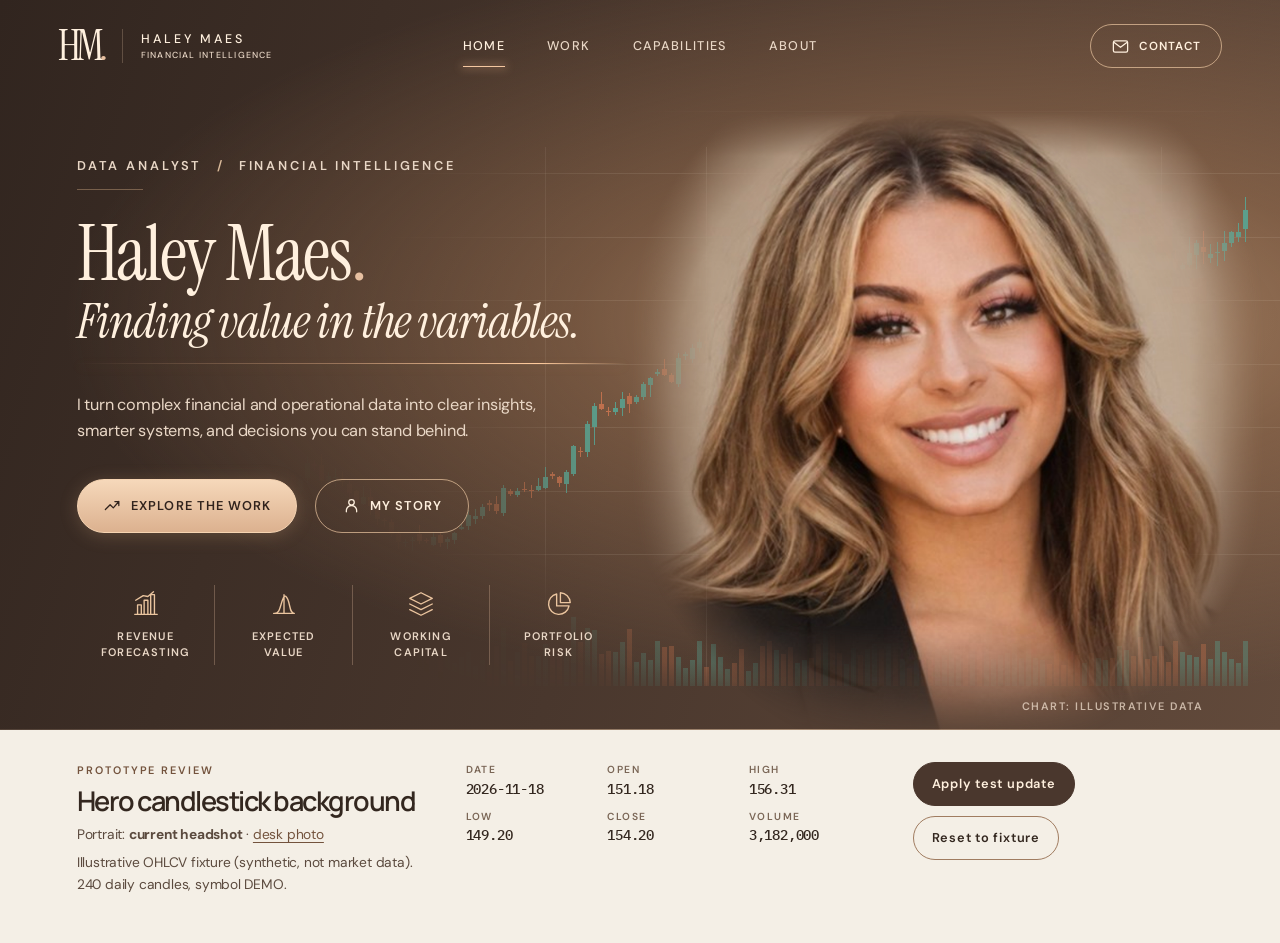
==== commit 92d8ef45: "Add desk-photo cutout variant of the hero chart prototype New desk.html preview places a soft cutout" ====
--- a/chart-prototype/index.html
+++ b/chart-prototype/index.html
@@ -96,6 +96,7 @@
         <div>
           <p class="proto-kicker">Prototype review</p>
           <h2 id="proto-title">Hero candlestick background</h2>
+          <p class="proto-switch">Portrait: <strong>current headshot</strong> · <a href="desk.html">desk photo</a></p>
           <p class="proto-fixture" id="proto-fixture"></p>
         </div>
         <dl class="proto-latest" aria-label="Newest candle">
--- a/chart-prototype/candle-backdrop.css
+++ b/chart-prototype/candle-backdrop.css
@@ -39,13 +39,20 @@
   overflow: hidden;
   pointer-events: none;
   user-select: none;
+}
+
+/* Width and height are set inline by the script (one canvas pixel per device
+   pixel). The mask goes here rather than on the container: see the script. */
+.candle-backdrop > .candle-backdrop__stage {
+  position: absolute;
+  top: 0;
+  left: 0;
   -webkit-mask-image: var(--cb-mask);
   mask-image: var(--cb-mask);
   mask-composite: var(--cb-mask-composite);
 }
 
-/* Width, height and a sub-pixel transform are set inline by the script. */
-.candle-backdrop > .candle-backdrop__layer {
+.candle-backdrop__stage > .candle-backdrop__layer {
   position: absolute;
   top: 0;
   left: 0;
--- a/chart-prototype/preview.css
+++ b/chart-prototype/preview.css
@@ -94,3 +94,11 @@
 @media (max-width: 920px) {
   .proto-panel-inner { grid-template-columns: minmax(0, 1fr); }
 }
+
+.proto-switch {
+  margin-bottom: 6px;
+  font-size: .86rem;
+  color: #5b4a3e;
+}
+
+.proto-switch a { color: #73533d; text-underline-offset: 3px; }
